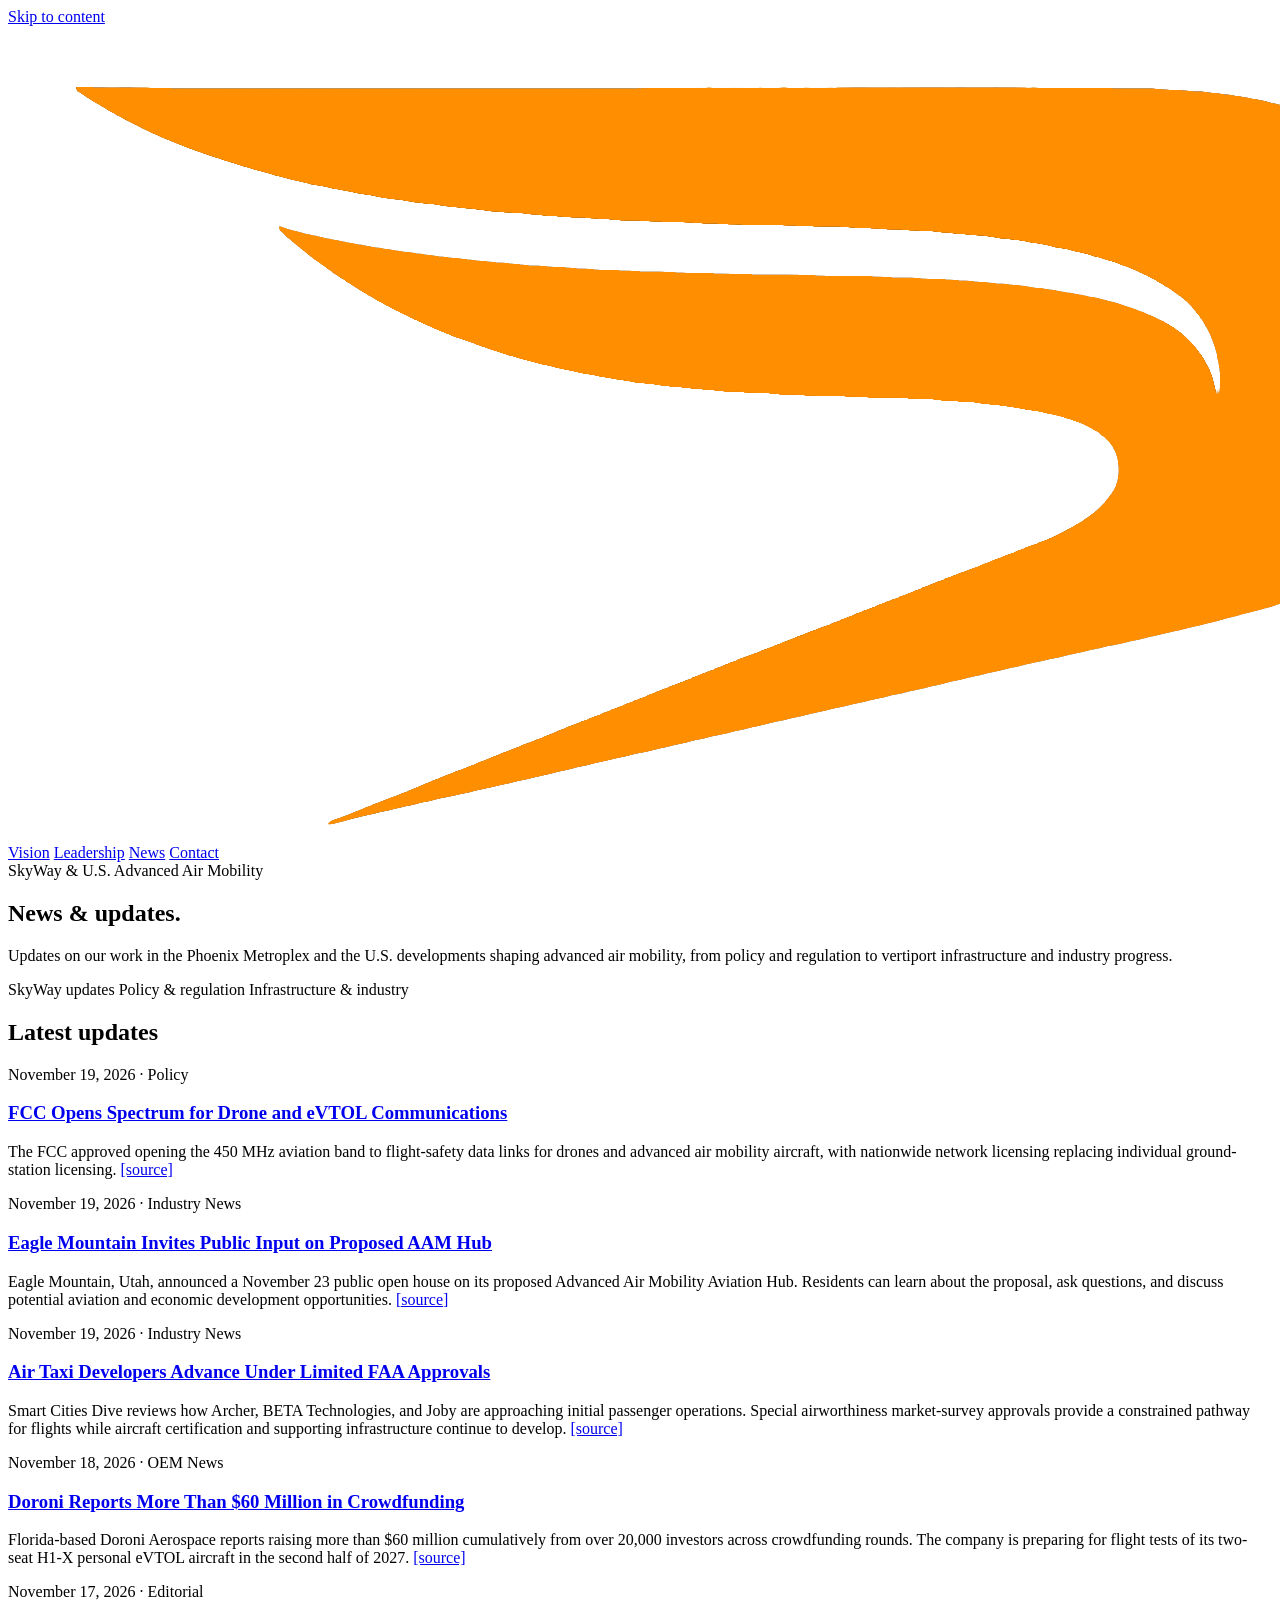
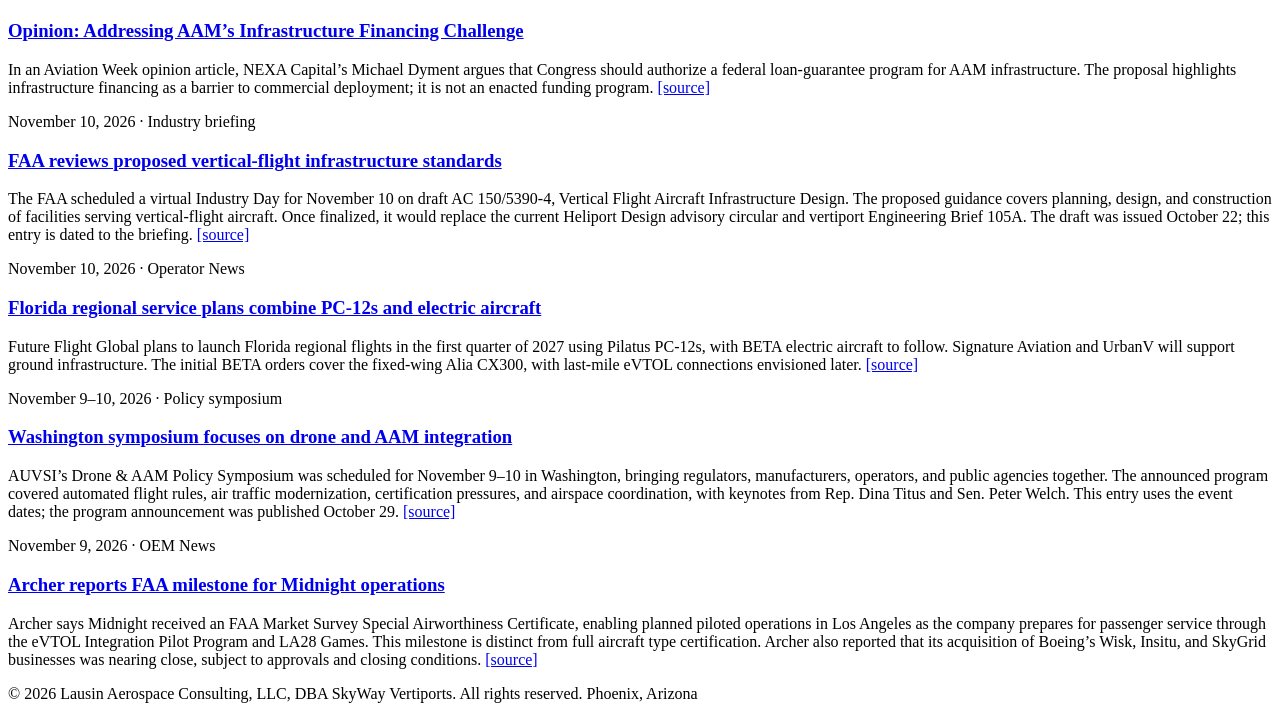
==== news.html @ 97aedbe7 "Add files via upload" ====
<!DOCTYPE html>
<html lang="en">
<head>
<meta charset="UTF-8">
<meta name="viewport" content="width=device-width, initial-scale=1.0">
<title>News &amp; Updates — SkyWay Vertiports</title>
<meta name="description" content="Updates from SkyWay Vertiports and selected U.S. advanced air mobility developments, with a focus on policy, vertiport infrastructure, and the Phoenix Metroplex.">
<link rel="preconnect" href="https://fonts.googleapis.com">
<link rel="preconnect" href="https://fonts.gstatic.com" crossorigin>
<link href="https://fonts.googleapis.com/css2?family=Space+Grotesk:wght@400;500;600;700&family=Source+Serif+4:opsz,wght@8..60,400;8..60,500;8..60,600&family=JetBrains+Mono:wght@400;500&display=swap" rel="stylesheet">
<link rel="stylesheet" href="styles.css">
</head>
<body class="news-page">
<a class="skip-link" href="#main-content">Skip to content</a>

<nav class="navbar scrolled" id="navbar" aria-label="Main navigation">
  <a class="navmark" href="index.html" aria-label="SkyWay Vertiports home">
    <img src="skyway_logo_ow.png" alt="SkyWay Vertiports">
  </a>
  <div class="navlinks">
    <a href="index.html#vision">Vision</a>
    <a href="index.html#leadership">Leadership</a>
    <a href="news.html" aria-current="page">News</a>
    <a href="index.html#contact">Contact</a>
  </div>
</nav>

<main id="main-content" class="news-main">
  <section class="news-hero" aria-labelledby="news-title">
    <div class="news-hero-inner">
      <div class="eyebrow">SkyWay &amp; U.S. Advanced Air Mobility</div>
      <h1 class="news-title" id="news-title">News &amp; updates.</h1>
      <p class="news-intro">Updates on our work in the Phoenix Metroplex and the U.S. developments shaping advanced air mobility, from policy and regulation to vertiport infrastructure and industry progress.</p>
      <div class="news-topics" aria-label="Coverage areas">
        <span>SkyWay updates</span>
        <span>Policy &amp; regulation</span>
        <span>Infrastructure &amp; industry</span>
      </div>
    </div>
  </section>

  <section class="news-feed" aria-labelledby="latest-heading">
    <div class="news-feed-inner">
      <h2 class="news-feed-heading" id="latest-heading">Latest updates</h2>

      <!--
      HOW TO ADD NEWS (newest first)
      Copy one complete article below, or copy and uncomment the template.
      Insert it at INSERT NEW ARTICLES HERE. Use the news date, not the date
      you edit this page. For events, use the event date and say so visibly;
      identify an earlier announcement date in the summary when relevant.
      Replace the date, unique id, headline, summary, and the source URL in href.
      Match the headline's #link to the article id. Dates use YYYY-MM-DD in
      datetime. Write &amp; for &, &lt; for <, and &gt; for > in text.
      The flight-path separators appear automatically BETWEEN articles.
      No separator markup, JavaScript, or stylesheet edits are needed.
      -->

      <!-- BEGIN ARTICLE TEMPLATE (copy and uncomment)
      <article class="news-entry" id="[YYYY-MM-DD-short-unique-title]">
        <div class="news-meta"><time datetime="[YYYY-MM-DD]">[Month DD, YYYY]</time></div>
        <h3><a class="news-permalink" href="#[YYYY-MM-DD-short-unique-title]">[Brief title]</a></h3>
        <div class="news-body"><p>[Quick summary in your own words.] <a class="news-source" href="[https://original-source-url]">[source]</a></p></div>
      </article>
      END ARTICLE TEMPLATE -->

      <!-- INSERT NEW ARTICLES HERE, ABOVE ALL EXISTING ARTICLES. -->

<article class="news-entry" id="2026-11-19-fcc-aam-spectrum">
  <div class="news-meta"><time datetime="2026-11-19">November 19, 2026 · Policy</time></div>
  <h3><a class="news-permalink" href="#2026-11-19-fcc-aam-spectrum">FCC Opens Spectrum for Drone and eVTOL Communications</a></h3>
  <div class="news-body"><p>The FCC approved opening the 450 MHz aviation band to flight-safety data links for drones and advanced air mobility aircraft, with nationwide network licensing replacing individual ground-station licensing. <a class="news-source" href="https://www.ainonline.com/aviation-news/futureflight/2026-11-19/fcc-opens-450-mhz-band-drone-and-evtol-data-links">[source]</a></p></div>
</article>

<article class="news-entry" id="2026-11-19-eagle-mountain-aam-hub">
  <div class="news-meta"><time datetime="2026-11-19">November 19, 2026 · Industry News</time></div>
  <h3><a class="news-permalink" href="#2026-11-19-eagle-mountain-aam-hub">Eagle Mountain Invites Public Input on Proposed AAM Hub</a></h3>
  <div class="news-body"><p>Eagle Mountain, Utah, announced a November 23 public open house on its proposed Advanced Air Mobility Aviation Hub. Residents can learn about the proposal, ask questions, and discuss potential aviation and economic development opportunities. <a class="news-source" href="https://eaglemountain.gov/residents-invited-to-learn-more-about-proposed-aam-aviation-hub/">[source]</a></p></div>
</article>

<article class="news-entry" id="2026-11-19-air-taxi-passenger-pathways">
  <div class="news-meta"><time datetime="2026-11-19">November 19, 2026 · Industry News</time></div>
  <h3><a class="news-permalink" href="#2026-11-19-air-taxi-passenger-pathways">Air Taxi Developers Advance Under Limited FAA Approvals</a></h3>
  <div class="news-body"><p>Smart Cities Dive reviews how Archer, BETA Technologies, and Joby are approaching initial passenger operations. Special airworthiness market-survey approvals provide a constrained pathway for flights while aircraft certification and supporting infrastructure continue to develop. <a class="news-source" href="https://www.smartcitiesdive.com/news/air-taxi-first-flights-evtol/874516/">[source]</a></p></div>
</article>

<article class="news-entry" id="2026-11-18-doroni-funding-milestone">
  <div class="news-meta"><time datetime="2026-11-18">November 18, 2026 · OEM News</time></div>
  <h3><a class="news-permalink" href="#2026-11-18-doroni-funding-milestone">Doroni Reports More Than $60 Million in Crowdfunding</a></h3>
  <div class="news-body"><p>Florida-based Doroni Aerospace reports raising more than $60 million cumulatively from over 20,000 investors across crowdfunding rounds. The company is preparing for flight tests of its two-seat H1-X personal eVTOL aircraft in the second half of 2027. <a class="news-source" href="https://aviationweek.com/aerospace/advanced-air-mobility/doroni-aerospace-raises-60-million-advance-h1-x-evtol-program">[source]</a></p></div>
</article>

<article class="news-entry" id="2026-11-17-aam-infrastructure-financing">
  <div class="news-meta"><time datetime="2026-11-17">November 17, 2026 · Editorial</time></div>
  <h3><a class="news-permalink" href="#2026-11-17-aam-infrastructure-financing">Opinion: Addressing AAM’s Infrastructure Financing Challenge</a></h3>
  <div class="news-body"><p>In an Aviation Week opinion article, NEXA Capital’s Michael Dyment argues that Congress should authorize a federal loan-guarantee program for AAM infrastructure. The proposal highlights infrastructure financing as a barrier to commercial deployment; it is not an enacted funding program. <a class="news-source" href="https://aviationweek.com/aerospace/advanced-air-mobility/opinion-advanced-air-mobilitys-166-billion-infrastructure-challenge">[source]</a></p></div>
</article>


      <article class="news-entry" id="2026-11-10-faa-vertical-flight-design">
        <div class="news-meta"><time datetime="2026-11-10">November 10, 2026 · Industry briefing</time></div>
        <h3><a class="news-permalink" href="#2026-11-10-faa-vertical-flight-design">FAA reviews proposed vertical-flight infrastructure standards</a></h3>
        <div class="news-body"><p>The FAA scheduled a virtual Industry Day for November 10 on draft AC 150/5390-4, Vertical Flight Aircraft Infrastructure Design. The proposed guidance covers planning, design, and construction of facilities serving vertical-flight aircraft. Once finalized, it would replace the current Heliport Design advisory circular and vertiport Engineering Brief 105A. The draft was issued October 22; this entry is dated to the briefing. <a class="news-source" href="https://www.faa.gov/airports/resources/advisory_circulars/index.cfm/go/document.information/documentID/1045778">[source]</a></p></div>
      </article>

      <article class="news-entry" id="2026-11-10-florida-regional-electric-service">
        <div class="news-meta"><time datetime="2026-11-10">November 10, 2026 · Operator News</time></div>
        <h3><a class="news-permalink" href="#2026-11-10-florida-regional-electric-service">Florida regional service plans combine PC-12s and electric aircraft</a></h3>
        <div class="news-body"><p>Future Flight Global plans to launch Florida regional flights in the first quarter of 2027 using Pilatus PC-12s, with BETA electric aircraft to follow. Signature Aviation and UrbanV will support ground infrastructure. The initial BETA orders cover the fixed-wing Alia CX300, with last-mile eVTOL connections envisioned later. <a class="news-source" href="https://www.ainonline.com/aviation-news/business-aviation/2026-11-10/florida-air-service-taps-pc-12s-and-electric-aircraft">[source]</a></p></div>
      </article>

      <article class="news-entry" id="2026-11-09-auvsi-policy-symposium">
        <div class="news-meta"><time datetime="2026-11-09">November 9–10, 2026 · Policy symposium</time></div>
        <h3><a class="news-permalink" href="#2026-11-09-auvsi-policy-symposium">Washington symposium focuses on drone and AAM integration</a></h3>
        <div class="news-body"><p>AUVSI’s Drone &amp; AAM Policy Symposium was scheduled for November 9–10 in Washington, bringing regulators, manufacturers, operators, and public agencies together. The announced program covered automated flight rules, air traffic modernization, certification pressures, and airspace coordination, with keynotes from Rep. Dina Titus and Sen. Peter Welch. This entry uses the event dates; the program announcement was published October 29. <a class="news-source" href="https://www.auvsi.org/news/auvsi-drone-aam-policy-symposium-2026-lawmakers-regulators-and-industry-convene-in-washington-as-drone-and-aam-rules-take-shape/">[source]</a></p></div>
      </article>

      <article class="news-entry" id="2026-11-09-archer-midnight-market-survey">
        <div class="news-meta"><time datetime="2026-11-09">November 9, 2026 · OEM News</time></div>
        <h3><a class="news-permalink" href="#2026-11-09-archer-midnight-market-survey">Archer reports FAA milestone for Midnight operations</a></h3>
        <div class="news-body"><p>Archer says Midnight received an FAA Market Survey Special Airworthiness Certificate, enabling planned piloted operations in Los Angeles as the company prepares for passenger service through the eVTOL Integration Pilot Program and LA28 Games. This milestone is distinct from full aircraft type certification. Archer also reported that its acquisition of Boeing’s Wisk, Insitu, and SkyGrid businesses was nearing close, subject to approvals and closing conditions. <a class="news-source" href="https://investors.archer.com/news/news-details/2026/Archer-Announces-Q3-2026-Results-Receives-FAA-Market-Survey-Certificate-Unlocking-LA-Operations-and-Boeing-Deal-Close-Imminent/default.aspx">[source]</a></p></div>
      </article>

    </div>
  </section>
</main>

<footer>
  <span>© 2026 Lausin Aerospace Consulting, LLC, DBA SkyWay Vertiports. All rights reserved.</span>
  <span>Phoenix, Arizona</span>
</footer>

</body>
</html>
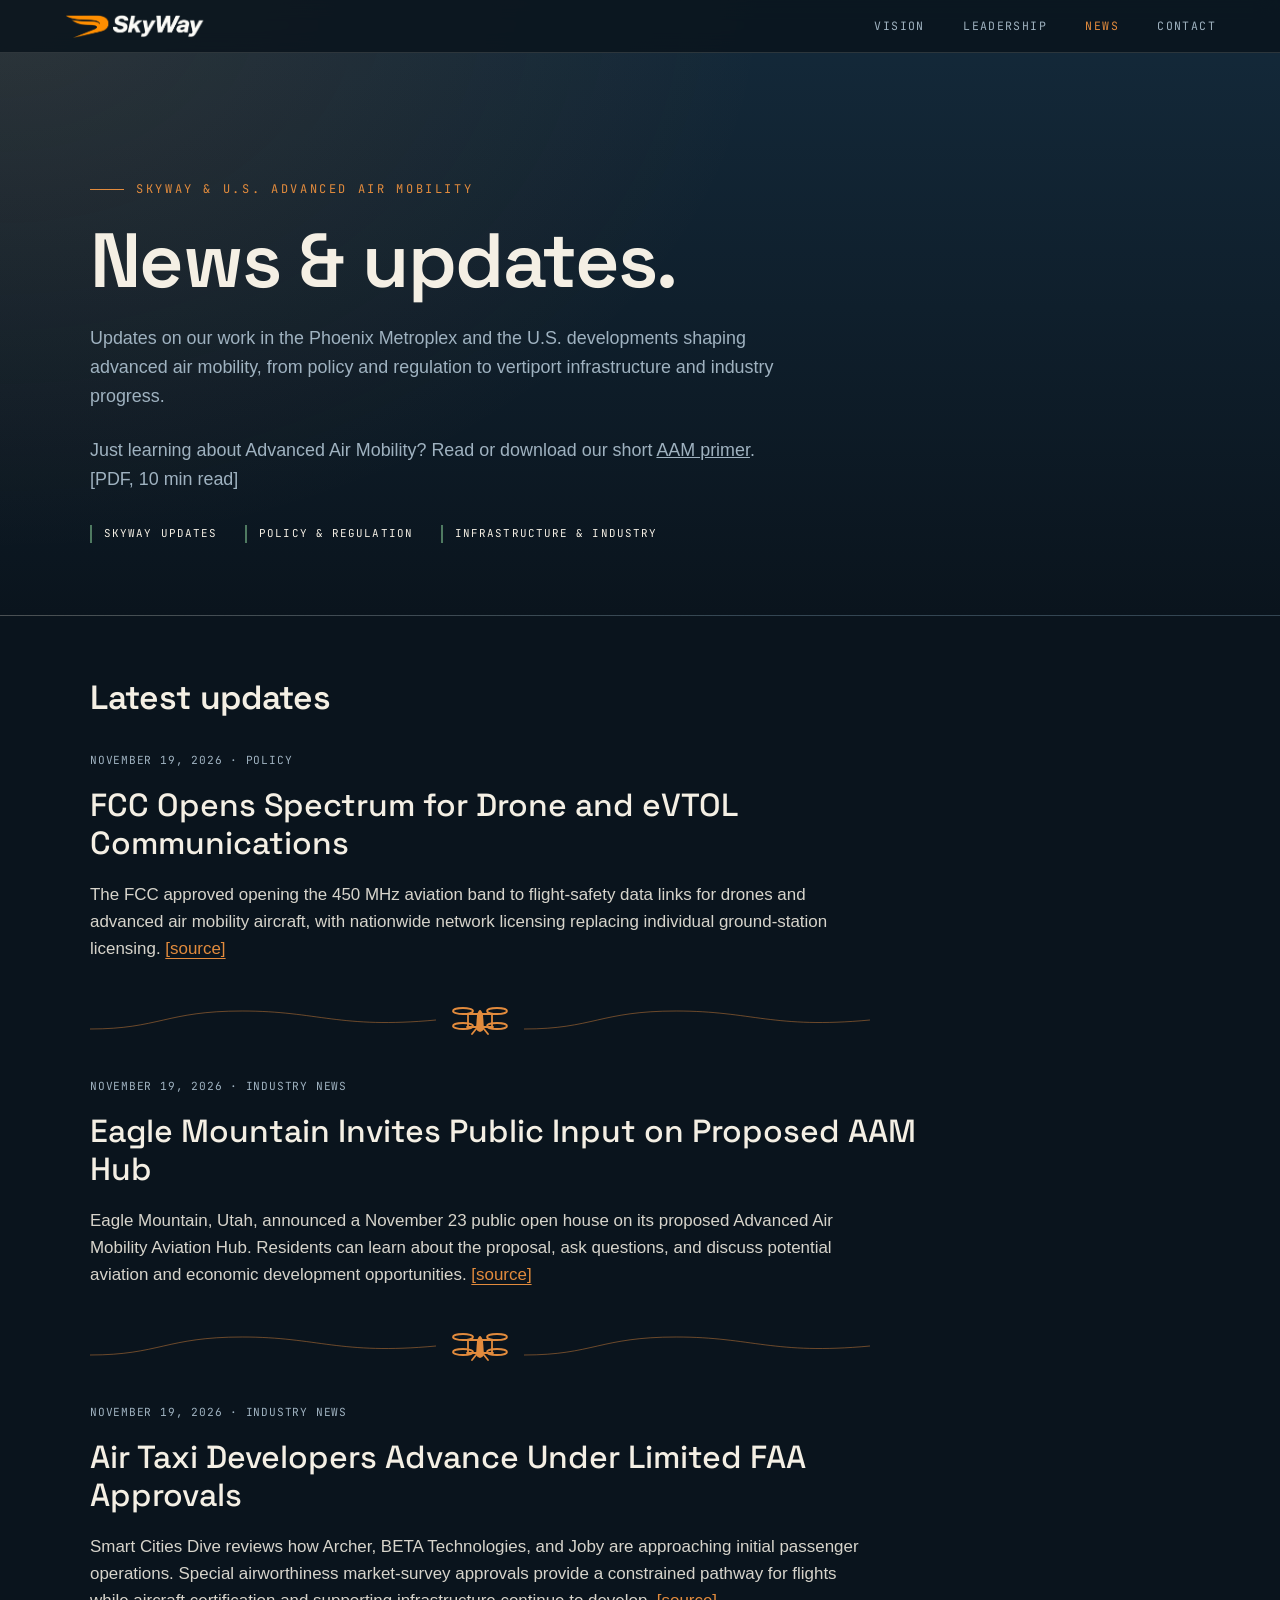
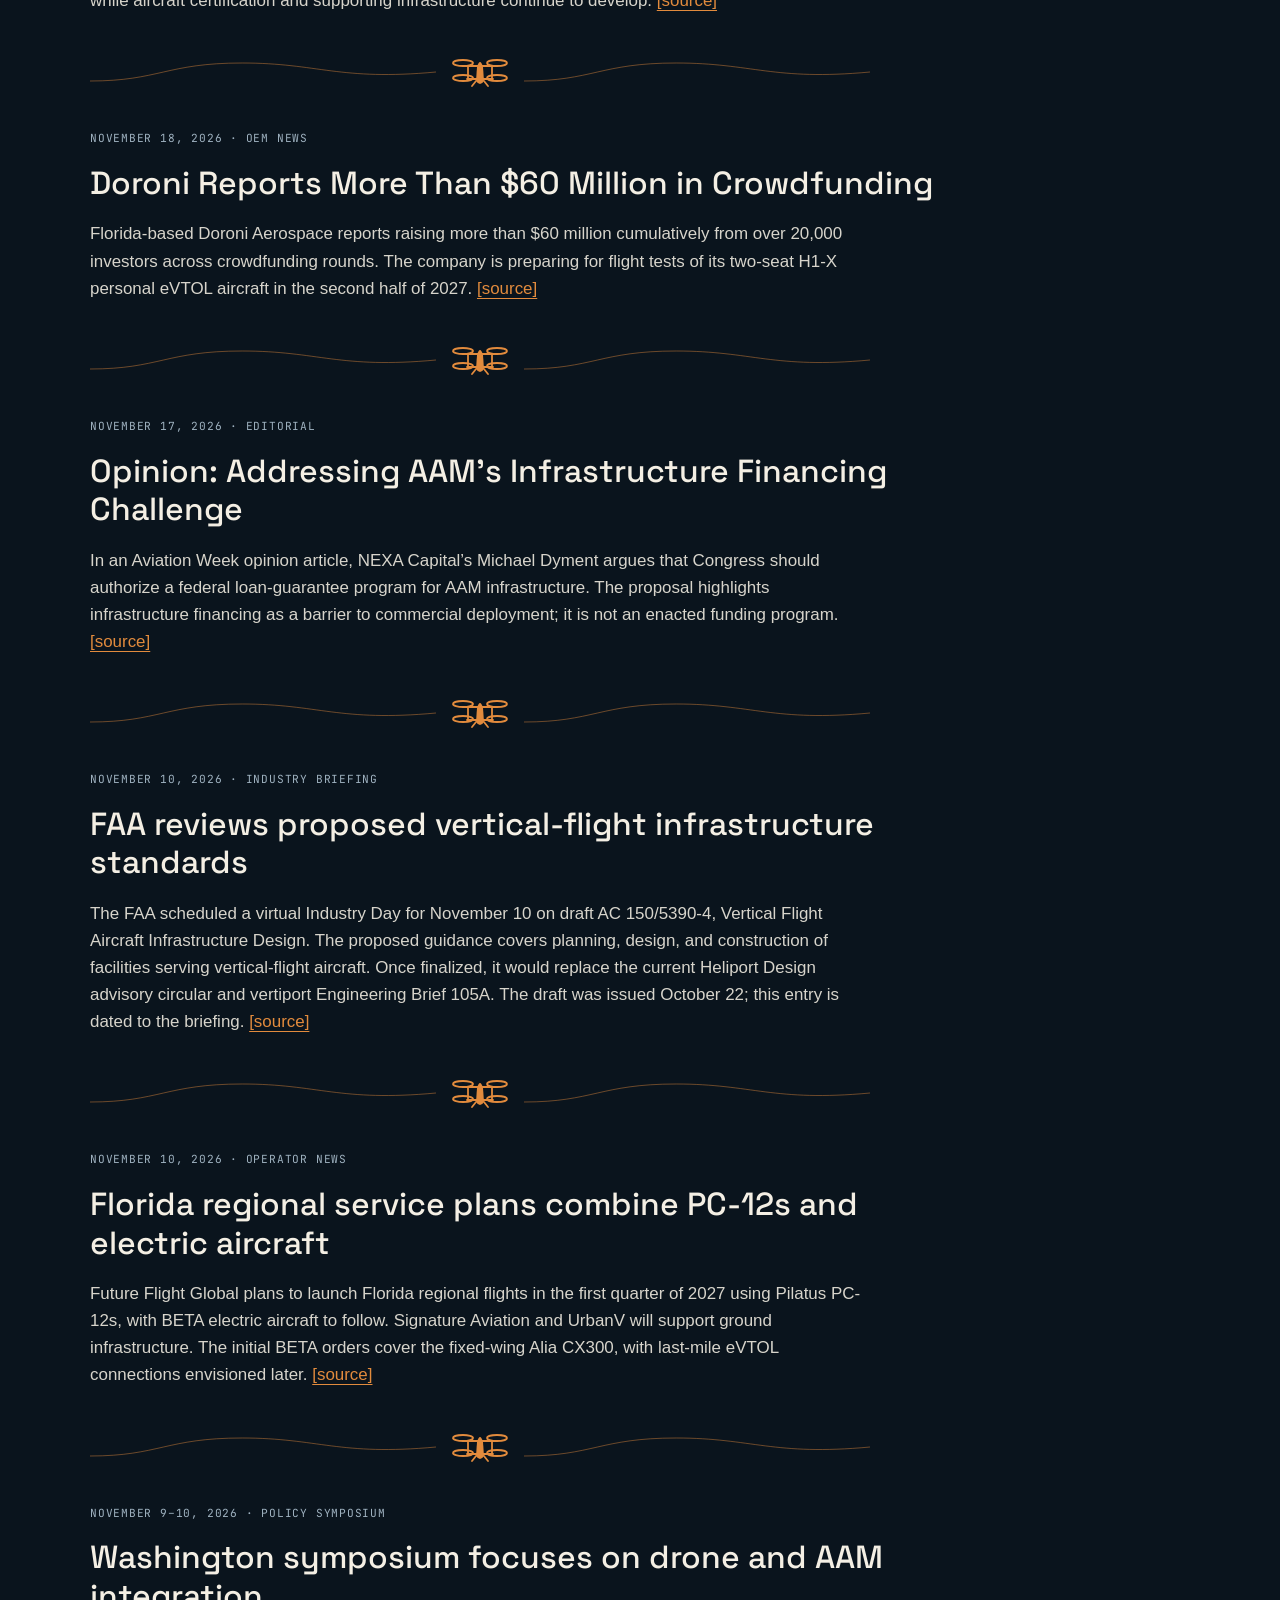
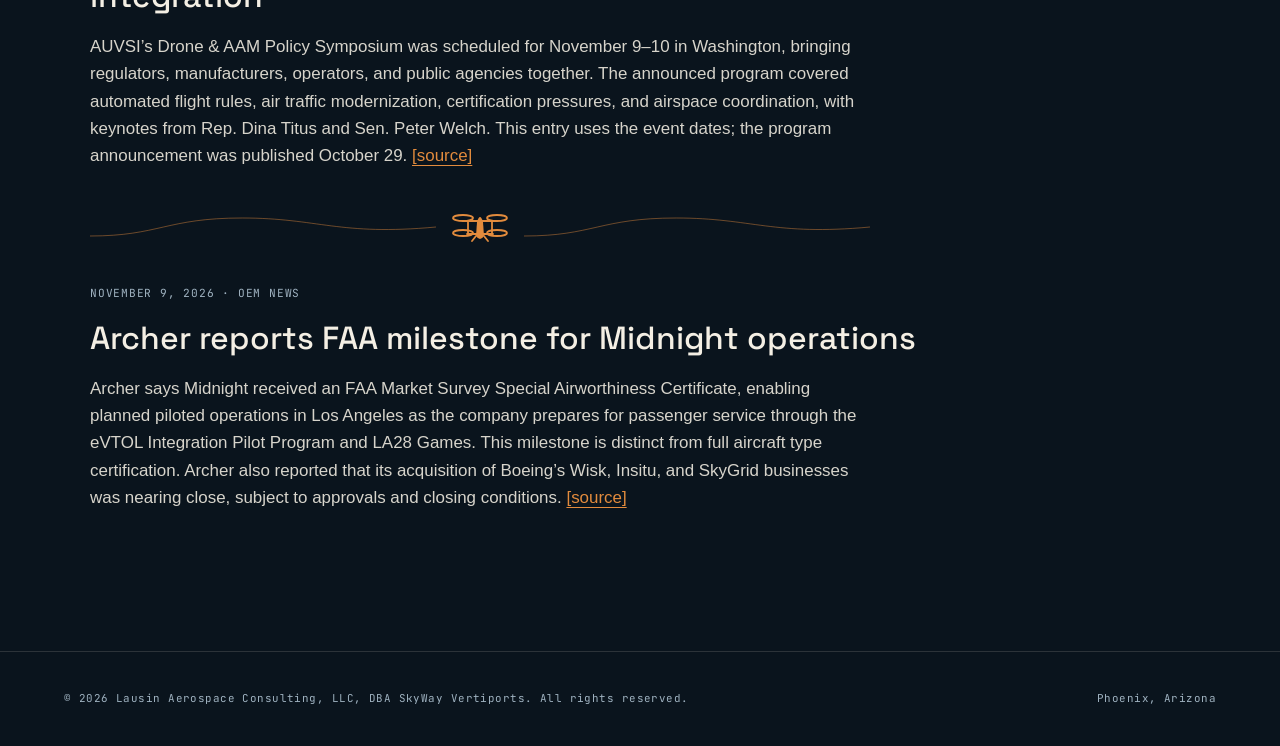
==== commit eea72469: "Add files via upload" ====
--- a/news.html
+++ b/news.html
@@ -30,7 +30,8 @@
     <div class="news-hero-inner">
       <div class="eyebrow">SkyWay &amp; U.S. Advanced Air Mobility</div>
       <h1 class="news-title" id="news-title">News &amp; updates.</h1>
-      <p class="news-intro">Updates on our work in the Phoenix Metroplex and the U.S. developments shaping advanced air mobility, from policy and regulation to vertiport infrastructure and industry progress.</p>
+      <p class="news-intro">Updates on our work in the Phoenix Metroplex and the U.S. developments shaping advanced air mobility, from policy and regulation to vertiport infrastructure and industry progress.</p><br>
+	  <p class="news-intro">Just learning about Advanced Air Mobility? Read or download our short <a href="http://skywayvertiports.com/SkyWayVertiports-AAM_Primer_web.pdf">AAM primer</a>. [PDF, 10 min read]</p>
       <div class="news-topics" aria-label="Coverage areas">
         <span>SkyWay updates</span>
         <span>Policy &amp; regulation</span>
--- a/styles.css
+++ b/styles.css
@@ -0,0 +1,393 @@
+:root{
+    --ink: #0a141d;
+    --navy: #12253600;
+    --navy-solid: #142a3b;
+    --horizon: #e28b3d;
+    --ember: #c9642a;
+    --saguaro: #4f7a61;
+    --saguaro-dim: #375a48;
+    --sand: #f4efe4;
+    --steel: #9fb2c0;
+    --line: rgba(244,239,228,0.14);
+    --display: 'Space Grotesk', sans-serif;
+    --body: 'Helvetica Neue', Helvetica, Arial, sans-serif;
+    --mono: 'JetBrains Mono', monospace;
+  }
+  *{margin:0;padding:0;box-sizing:border-box;}
+  html{scroll-behavior:smooth;}
+  body{
+    background:var(--ink);
+    color:var(--sand);
+    font-family:var(--body);
+    line-height:1.6;
+    overflow-x:hidden;
+  }
+  a{color:inherit;}
+  img,video{display:block;max-width:100%;}
+
+  /* ---------- NAV ---------- */
+  .navbar{
+    position:fixed; top:0; left:0; right:0; z-index:100;
+    display:flex; align-items:center; justify-content:space-between;
+    padding:22px 5vw;
+    transition:background .4s ease, padding .4s ease, border-color .4s ease;
+    border-bottom:1px solid transparent;
+  }
+  .navbar.scrolled{
+    background:rgba(10,20,29,0.86);
+    backdrop-filter:blur(10px);
+    padding:14px 5vw;
+    border-color:var(--line);
+  }
+  .navmark{ display:flex; align-items:center; }
+  .navmark img{
+    height:28px; width:auto; display:block;
+    transition:height .4s ease;
+  }
+  .navbar.scrolled .navmark img{ height:24px; }
+  .navlinks{ display:flex; gap:2.4rem; font-family:var(--mono); font-size:0.72rem;
+    letter-spacing:0.12em; text-transform:uppercase; color:var(--steel);
+  }
+  .navlinks a{ text-decoration:none; transition:color .25s ease; }
+  .navlinks a:hover{ color:var(--horizon); }
+  @media (max-width:720px){
+    .navbar{ flex-direction:column; align-items:flex-start; gap:8px; }
+    .navlinks{ gap:1.2rem; font-size:0.64rem; }
+  }
+
+  /* ---------- HERO ---------- */
+  .hero{
+    position:relative; height:100vh; min-height:560px;
+    display:flex; flex-direction:column; justify-content:flex-end;
+    overflow:hidden;
+  }
+  @supports (height: 100svh){ .hero{ height:100svh; } }
+  .hero-media{
+    position:absolute; inset:0; width:100%; height:100%;
+    object-fit:cover; object-position:center 62%;
+    z-index:0;
+  }
+  .hero-scrim{
+    position:absolute; inset:0; z-index:1;
+    background:
+      linear-gradient(180deg, rgba(8,15,22,0.55) 0%, rgba(8,15,22,0.15) 30%, rgba(8,15,22,0.35) 60%, rgba(6,12,18,0.92) 100%);
+  }
+  .hud{
+    position:absolute; inset:0; z-index:2; pointer-events:none;
+    padding:100px 5vw 0;
+    display:flex; justify-content:space-between; align-items:flex-start;
+    font-family:var(--mono); font-size:0.68rem; letter-spacing:0.08em;
+    color:rgba(244,239,228,0.55); text-transform:uppercase;
+  }
+  .hud .corner{ position:relative; padding-top:14px; }
+  .hud .corner::before{
+    content:""; position:absolute; top:0; left:0; width:22px; height:22px;
+    border-top:1px solid rgba(226,139,61,0.6); border-left:1px solid rgba(226,139,61,0.6);
+  }
+  .hud .corner.right{ text-align:right; padding-right:14px; }
+  .hud .corner.right::before{ left:auto; right:0; border-left:none; border-right:1px solid rgba(226,139,61,0.6); }
+
+  .hero-content{
+    position:relative; z-index:3;
+    padding:0 5vw 9vh;
+    max-width:1100px;
+  }
+  .eyebrow{
+    font-family:var(--mono); font-size:0.75rem; letter-spacing:0.22em;
+    text-transform:uppercase; color:var(--horizon); margin-bottom:22px;
+    display:flex; align-items:center; gap:12px;
+  }
+  .eyebrow::before{
+    content:""; width:34px; height:1px; background:var(--horizon);
+  }
+  .hero-title{
+    font-family:var(--display); font-weight:600;
+    font-size:clamp(2.6rem, 6.4vw, 5.4rem);
+    line-height:0.98; letter-spacing:-0.01em;
+    color:var(--sand);
+    margin-bottom:28px;
+  }
+  .hero-tagline{
+    font-family:var(--body); font-weight:400;
+    font-size:clamp(1rem, 1.35vw, 1.28rem);
+    max-width:640px; color:rgba(244,239,228,0.86);
+    font-style:italic;
+    border-left:2px solid var(--saguaro);
+    padding-left:20px;
+  }
+  .scroll-cue{
+    position:absolute; bottom:26px; left:5vw; z-index:3;
+    font-family:var(--mono); font-size:0.65rem; letter-spacing:0.16em;
+    color:var(--steel); text-transform:uppercase;
+    display:flex; align-items:center; gap:10px;
+  }
+  .scroll-cue .bar{ width:1px; height:30px; background:linear-gradient(var(--steel), transparent); }
+
+  /* ---------- SECTION SHELL ---------- */
+  section{ position:relative; padding:9vw 5vw; }
+  .divider{
+    height:1px; width:100%;
+    background:linear-gradient(90deg, transparent, var(--line) 20%, var(--line) 80%, transparent);
+  }
+  .section-head{ max-width:760px; margin-bottom:4rem; }
+  .kicker{
+    font-family:var(--mono); font-size:0.72rem; letter-spacing:0.2em;
+    text-transform:uppercase; color:var(--saguaro);
+    margin-bottom:18px; display:flex; align-items:center; gap:12px;
+  }
+  .kicker::before{ content:""; width:26px; height:1px; background:var(--saguaro); }
+  h2{
+    font-family:var(--display); font-weight:600;
+    font-size:clamp(1.9rem, 3.6vw, 3.1rem);
+    letter-spacing:-0.01em; color:var(--sand); line-height:1.08;
+  }
+  .reveal{ opacity:0; transform:translateY(28px); transition:opacity .8s ease, transform .8s ease; }
+  .reveal.in-view{ opacity:1; transform:translateY(0); }
+
+  /* ---------- VISION SECTION ---------- */
+  .vision{ background:var(--navy-solid); }
+  .vision-grid{
+    display:grid; grid-template-columns:1.1fr 0.9fr; gap:5vw; align-items:center;
+  }
+  .vision-copy p{ font-size:1.12rem; color:rgba(244,239,228,0.9); max-width:520px; }
+  .vision-copy p + p{ margin-top:1.4rem; }
+  .vision-copy .lede{
+    font-family:var(--body); font-style:italic; font-size:1.28rem;
+    color:var(--sand); margin-bottom:1.8rem; max-width:540px;
+  }
+  .vision-photo{ position:relative; border-radius:2px; overflow:hidden; }
+  .vision-photo img{ width:100%; height:100%; object-fit:cover; filter:saturate(1.02); }
+  .vision-photo::after{
+    content:""; position:absolute; inset:0;
+    background:linear-gradient(180deg, transparent 60%, rgba(10,20,29,0.55) 100%);
+  }
+  .pillars{
+    margin-top:5rem; display:grid; grid-template-columns:repeat(3, 1fr); gap:2.5rem;
+    border-top:1px solid var(--line); padding-top:3rem;
+  }
+  .pillar .tag{
+    font-family:var(--mono); font-size:0.68rem; letter-spacing:0.14em;
+    text-transform:uppercase; color:var(--horizon); margin-bottom:0.9rem;
+  }
+  .pillar h3{
+    font-family:var(--display); font-weight:500; font-size:1.18rem;
+    color:var(--sand); margin-bottom:0.7rem;
+  }
+  .pillar p{ font-size:0.98rem; color:var(--steel); }
+  @media (max-width:900px){
+    .vision-grid{ grid-template-columns:1fr; }
+    .pillars{ grid-template-columns:1fr; gap:2.2rem; }
+    .vision-photo{ order:-1; aspect-ratio:16/10; }
+  }
+
+  /* ---------- LEADERSHIP ---------- */
+  .leadership{ background:var(--ink); }
+  .lead-quote{
+    font-family:var(--body); font-style:italic;
+    font-size:clamp(1.2rem, 2vw, 1.6rem);
+    color:var(--sand); max-width:880px; line-height:1.5;
+    border-left:2px solid var(--horizon); padding-left:26px;
+    margin-bottom:4.5rem;
+  }
+  .profile{
+    display:grid; grid-template-columns:0.75fr 1.6fr; gap:4vw;
+    border-top:1px solid var(--line); padding-top:3.2rem;
+  }
+  .profile-id .portrait{
+    width:100%; aspect-ratio:3/4; overflow:hidden; border-radius:2px;
+    margin-bottom:1.6rem; position:relative;
+  }
+  .profile-id .portrait img{
+    width:100%; height:100%; object-fit:cover; filter:grayscale(0.15) contrast(1.03);
+  }
+  .profile-id .portrait::after{
+    content:""; position:absolute; inset:0;
+    box-shadow:inset 0 0 0 1px var(--line);
+    background:linear-gradient(180deg, transparent 70%, rgba(10,20,29,0.35) 100%);
+  }
+  .profile-id .name{
+    font-family:var(--display); font-weight:600; font-size:1.6rem; color:var(--sand);
+  }
+  .profile-id .role{
+    font-family:var(--mono); font-size:0.72rem; letter-spacing:0.1em;
+    text-transform:uppercase; color:var(--saguaro); margin-top:0.6rem; margin-bottom:1.8rem;
+  }
+  .stat-strip{ list-style:none; border-top:1px solid var(--line); }
+  .stat-strip li{
+    display:flex; justify-content:space-between; align-items:baseline;
+    padding:0.7rem 0; border-bottom:1px solid var(--line);
+    font-family:var(--mono); font-size:0.72rem; letter-spacing:0.04em;
+    color:var(--steel); text-transform:uppercase;
+  }
+  .stat-strip li b{
+    font-family:var(--display); font-size:0.95rem; color:var(--sand);
+    letter-spacing:0; text-transform:none;
+  }
+  .bio p{ font-size:1.12rem; color:rgba(244,239,228,0.88); max-width:640px; }
+  .bio p + p{ margin-top:1.3rem; }
+  @media (max-width:900px){ .profile{ grid-template-columns:1fr; gap:2rem; } .profile-id .portrait{ max-width:280px; } }
+
+  /* ---------- CONTACT ---------- */
+  .contact{
+    background:
+      radial-gradient(120% 140% at 15% 0%, rgba(226,139,61,0.16) 0%, transparent 55%),
+      linear-gradient(180deg, var(--navy-solid) 0%, var(--ink) 100%);
+  }
+  .contact-wrapper{
+    display:grid; grid-template-columns:1fr 1.2fr; gap:4vw; align-items:flex-start;
+  }
+  .contact-inner{ max-width:820px; }
+  .contact-photo{ position:relative; border-radius:2px; overflow:hidden; }
+  .contact-photo img{ width:100%; height:100%; object-fit:cover; }
+  .contact-photo::after{
+    content:""; position:absolute; inset:0;
+    background:linear-gradient(180deg, transparent 60%, rgba(10,20,29,0.3) 100%);
+  }
+  @media (max-width:1000px){ .contact-wrapper{ grid-template-columns:1fr; } .contact-photo{ max-width:400px; } }
+  .contact p.lede{
+    font-size:1.15rem; color:rgba(244,239,228,0.9); max-width:640px; margin-bottom:2.6rem;
+  }
+  .contact-actions{ display:flex; flex-wrap:wrap; gap:1.2rem; margin-bottom:3.5rem; }
+  .btn{
+    font-family:var(--display); font-weight:500; font-size:0.95rem;
+    text-decoration:none; padding:16px 30px; border-radius:2px;
+    display:inline-flex; align-items:center; gap:10px;
+    transition:transform .25s ease, background .25s ease, border-color .25s ease;
+  }
+  .btn-primary{ background:var(--horizon); color:#0a141d; }
+  .btn-primary:hover{ background:#eea059; transform:translateY(-2px); }
+  .btn-secondary{ border:1px solid var(--line); color:var(--sand); }
+  .btn-secondary:hover{ border-color:var(--saguaro); color:var(--saguaro); transform:translateY(-2px); }
+  .contact-grid{
+    display:grid; grid-template-columns:repeat(3, 1fr); gap:2rem;
+    border-top:1px solid var(--line); padding-top:2.6rem;
+  }
+  .contact-grid .tag{
+    font-family:var(--mono); font-size:0.68rem; letter-spacing:0.12em;
+    text-transform:uppercase; color:var(--steel); margin-bottom:0.6rem;
+  }
+  .contact-grid .val{ font-family:var(--display); font-size:1.02rem; color:var(--sand); }
+  @media (max-width:720px){ .contact-grid{ grid-template-columns:1fr; } }
+
+  /* ---------- FOOTER ---------- */
+  footer{
+    padding:2.4rem 5vw; border-top:1px solid var(--line);
+    display:flex; justify-content:space-between; align-items:center; flex-wrap:wrap; gap:1rem;
+    font-family:var(--mono); font-size:0.68rem; letter-spacing:0.04em; color:var(--steel);
+  }
+
+  /* ---------- SMALL SCREENS (phones) ---------- */
+  @media (max-width:720px){
+    .hud{ padding:118px 6vw 0; font-size:0.6rem; letter-spacing:0.06em; }
+    .hud .corner::before{ width:16px; height:16px; }
+    .hero-content{ padding:0 6vw 8vh; }
+    .hero-tagline{ padding-left:14px; }
+    section{ padding:16vw 6vw; }
+    .section-head{ margin-bottom:2.8rem; }
+    .lead-quote{ padding-left:18px; margin-bottom:3rem; }
+    .contact-actions{ flex-direction:column; }
+    .contact-actions .btn{ width:100%; justify-content:center; }
+    footer{ flex-direction:column; align-items:flex-start; }
+  }
+  @media (max-width:480px){
+    .hero-title{ font-size:2.4rem; }
+    .hud{ padding:112px 6vw 0; }
+    .stat-strip li{ font-size:0.64rem; }
+  }
+
+  @media (prefers-reduced-motion: reduce){
+    html{ scroll-behavior:auto; }
+    .reveal{ transition:none; opacity:1; transform:none; }
+  }
+
+/* ---------- SHARED NAVIGATION & ACCESSIBILITY ---------- */
+.navmark { text-decoration:none; }
+.navlinks { flex-wrap:wrap; }
+.navlinks a[aria-current="page"] { color:var(--horizon); }
+a:focus-visible {
+  outline:2px solid var(--horizon);
+  outline-offset:5px;
+}
+.skip-link {
+  position:fixed; top:10px; left:5vw; z-index:200;
+  padding:10px 16px; background:var(--sand); color:var(--ink);
+  font-family:var(--display); transform:translateY(-200%);
+}
+.skip-link:focus { transform:translateY(0); }
+#vision, #leadership, #contact { scroll-margin-top:100px; }
+
+/* ---------- NEWS PAGE ---------- */
+.news-main { min-height:calc(100svh - 90px); }
+.news-hero {
+  padding:180px 5vw 72px;
+  background:
+    radial-gradient(100% 150% at 0% 0%, rgba(226,139,61,0.12), transparent 60%),
+    linear-gradient(180deg, var(--navy-solid), var(--ink));
+  border-bottom:1px solid var(--line);
+}
+.news-hero-inner, .news-feed-inner { max-width:1100px; margin:0 auto; }
+.news-title {
+  font-family:var(--display); font-weight:600;
+  font-size:clamp(2.7rem, 6vw, 4.8rem);
+  line-height:1.03; letter-spacing:-0.02em; margin-bottom:24px;
+}
+.news-intro { max-width:700px; font-size:1.12rem; color:var(--steel); }
+.news-topics {
+  display:flex; flex-wrap:wrap; gap:12px 28px; margin-top:32px;
+  font-family:var(--mono); font-size:0.68rem;
+  letter-spacing:0.1em; text-transform:uppercase; color:var(--sand);
+}
+.news-topics span { padding-left:12px; border-left:2px solid var(--saguaro); }
+.news-feed { padding:64px 5vw 100px; }
+.news-feed-heading { font-size:clamp(1.6rem, 3vw, 2.1rem); margin-bottom:36px; }
+.news-empty { padding:32px 0; border-top:1px solid var(--line); }
+.news-empty p { max-width:650px; color:var(--steel); }
+.news-empty p + p { margin-top:12px; }
+.news-empty a, .news-body a { text-underline-offset:4px; }
+.news-empty a:hover, .news-body a:hover { color:var(--horizon); }
+.news-entry { padding:36px 0 40px; border-top:1px solid var(--line); scroll-margin-top:110px; }
+.news-meta {
+  display:flex; flex-wrap:wrap; gap:12px 24px; margin-bottom:16px;
+  font-family:var(--mono); font-size:0.7rem;
+  letter-spacing:0.07em; text-transform:uppercase; color:var(--steel);
+}
+.news-category { color:var(--horizon); }
+.news-entry h3 {
+  max-width:850px; margin-bottom:18px;
+  font-family:var(--display); font-weight:500;
+  font-size:clamp(1.45rem, 3vw, 2rem); line-height:1.2;
+}
+.news-permalink { text-decoration:none; }
+.news-permalink:hover { color:var(--horizon); }
+.news-body { max-width:780px; color:rgba(244,239,228,0.88); font-size:1.06rem; }
+.news-body p + p { margin-top:16px; }
+.news-body strong { color:var(--sand); }
+.news-source {
+  display:inline-block; margin-top:24px; color:var(--horizon);
+  font-family:var(--display); font-weight:500;
+  text-decoration:underline; text-underline-offset:5px;
+}
+.news-source:hover { color:var(--sand); }
+
+@media (max-width:720px) {
+  .navbar { padding:18px 6vw; }
+  .navbar.scrolled { padding:14px 6vw; }
+  .navlinks { gap:0.55rem 1rem; }
+  #vision, #leadership, #contact { scroll-margin-top:140px; }
+  .news-hero { padding:165px 6vw 48px; }
+  .news-feed { padding:44px 6vw 64px; }
+  .news-entry { scroll-margin-top:150px; }
+  .news-topics { gap:12px 20px; }
+}
+
+/* ---------- FLIGHT-PATH NEWS SEPARATORS ---------- */
+.news-entry { border-top:0; padding:0 0 40px; position:relative; }
+.news-entry + .news-entry { padding-top:76px; }
+.news-entry + .news-entry::before {
+  content:""; position:absolute; top:0; left:0; width:100%; max-width:780px; height:36px;
+  background-image:url("data:image/svg+xml,%3Csvg%20xmlns%3D%22http%3A%2F%2Fwww.w3.org%2F2000%2Fsvg%22%20viewBox%3D%220%200%2064%2036%22%20fill%3D%22none%22%20stroke%3D%22%23e28b3d%22%20stroke-width%3D%221.8%22%20stroke-linecap%3D%22round%22%20stroke-linejoin%3D%22round%22%3E%3Cpath%20d%3D%22M29%2013%20Q32%203%2035%2013%20L36%2027%20Q32%2033%2028%2027%20Z%22%20fill%3D%22%23e28b3d%22%20stroke%3D%22none%22%2F%3E%3Cpath%20d%3D%22M15%2012%20L49%2012%20M19%2025%20L45%2025%20M20%2012%20L20%2025%20M44%2012%20L44%2025%20M28%2027%20L24%2032%20M36%2027%20L40%2032%22%2F%3E%3Cellipse%20cx%3D%2215%22%20cy%3D%229%22%20rx%3D%2210%22%20ry%3D%223%22%2F%3E%3Cellipse%20cx%3D%2249%22%20cy%3D%229%22%20rx%3D%2210%22%20ry%3D%223%22%2F%3E%3Cellipse%20cx%3D%2215%22%20cy%3D%2224%22%20rx%3D%2210%22%20ry%3D%223%22%2F%3E%3Cellipse%20cx%3D%2249%22%20cy%3D%2224%22%20rx%3D%2210%22%20ry%3D%223%22%2F%3E%3C%2Fsvg%3E"), url("data:image/svg+xml,%3Csvg%20xmlns%3D%22http%3A%2F%2Fwww.w3.org%2F2000%2Fsvg%22%20viewBox%3D%220%200%20500%2032%22%20preserveAspectRatio%3D%22none%22%3E%3Cpath%20d%3D%22M0%2025%20C100%2025%20110%207%20220%207%20S360%2025%20500%2016%22%20fill%3D%22none%22%20stroke%3D%22%23e28b3d%22%20stroke-opacity%3D%22.45%22%20stroke-width%3D%221%22%20vector-effect%3D%22non-scaling-stroke%22%2F%3E%3C%2Fsvg%3E"), url("data:image/svg+xml,%3Csvg%20xmlns%3D%22http%3A%2F%2Fwww.w3.org%2F2000%2Fsvg%22%20viewBox%3D%220%200%20500%2032%22%20preserveAspectRatio%3D%22none%22%3E%3Cpath%20d%3D%22M0%2025%20C100%2025%20110%207%20220%207%20S360%2025%20500%2016%22%20fill%3D%22none%22%20stroke%3D%22%23e28b3d%22%20stroke-opacity%3D%22.45%22%20stroke-width%3D%221%22%20vector-effect%3D%22non-scaling-stroke%22%2F%3E%3C%2Fsvg%3E");
+  background-position:center, left center, right center;
+  background-size:64px 36px, calc(50% - 44px) 32px, calc(50% - 44px) 32px;
+  background-repeat:no-repeat;
+}
+.news-source { display:inline; margin:0; font:inherit; white-space:nowrap; }
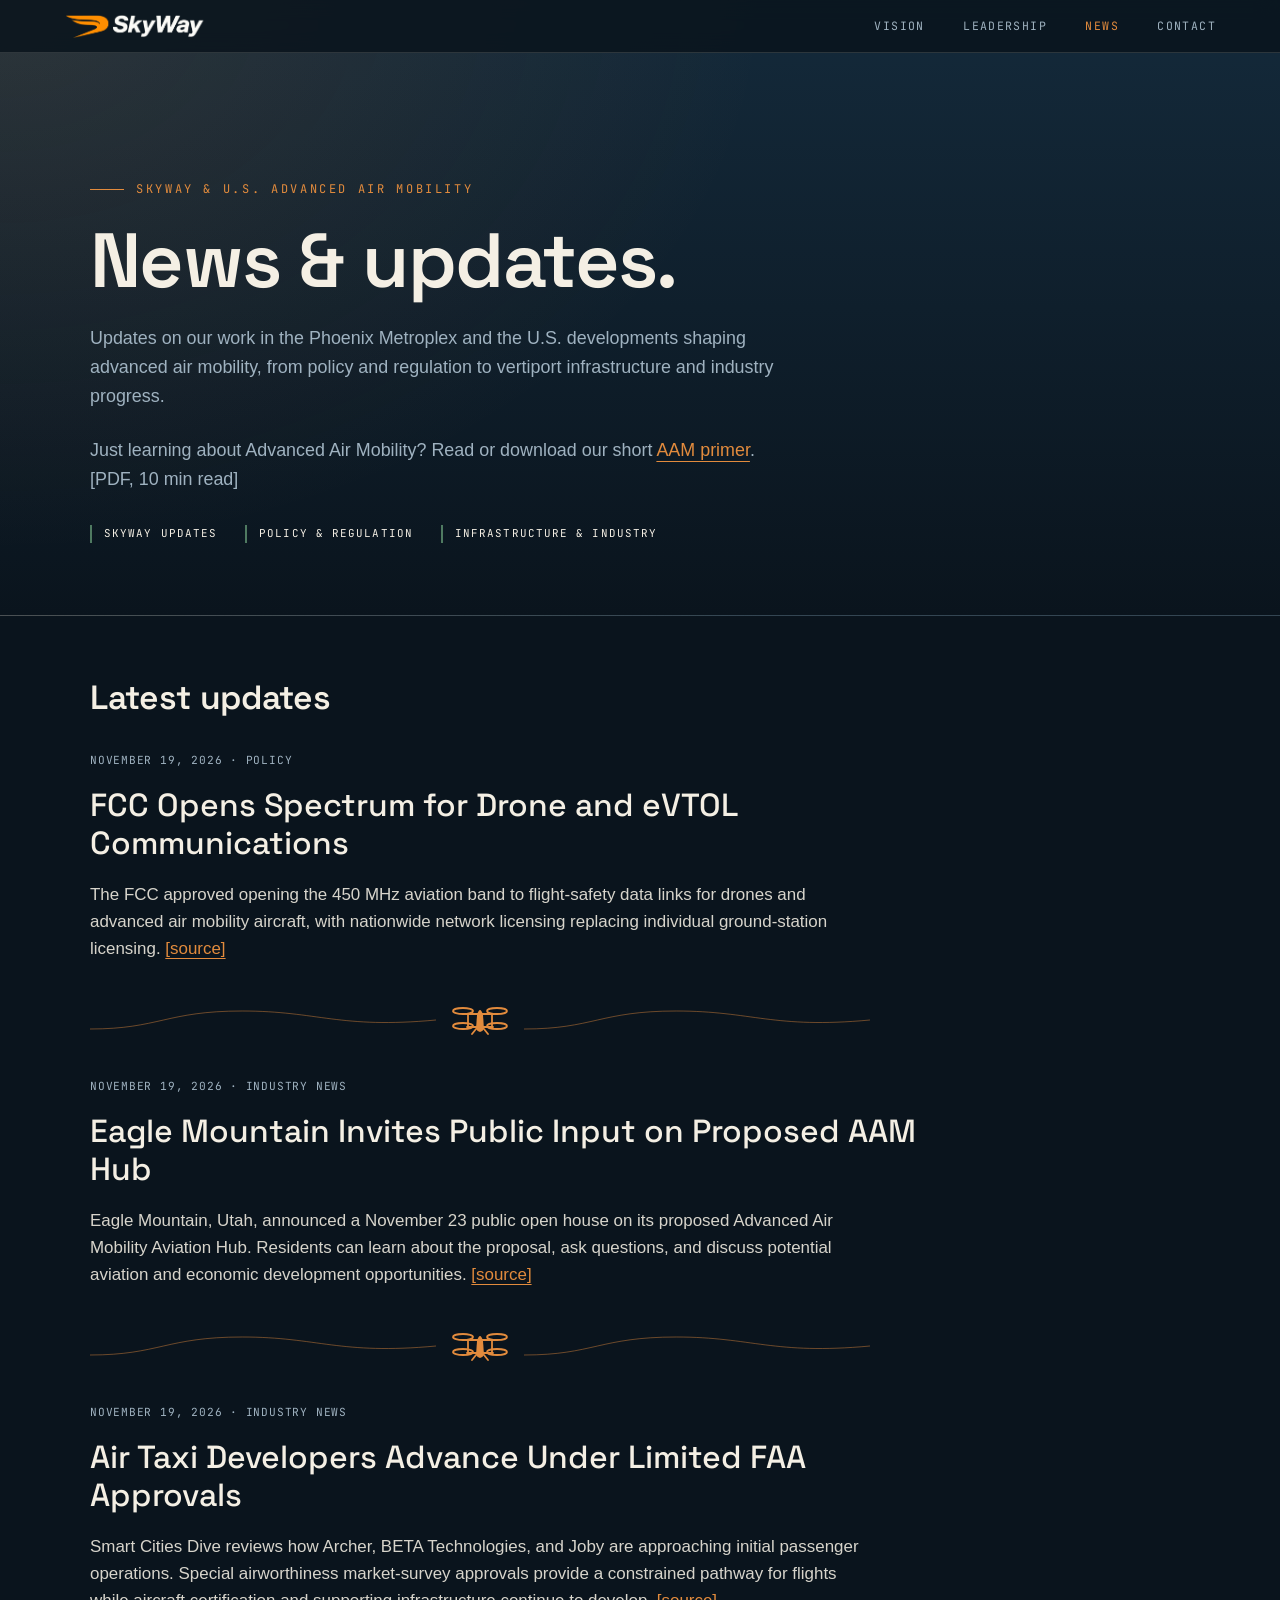
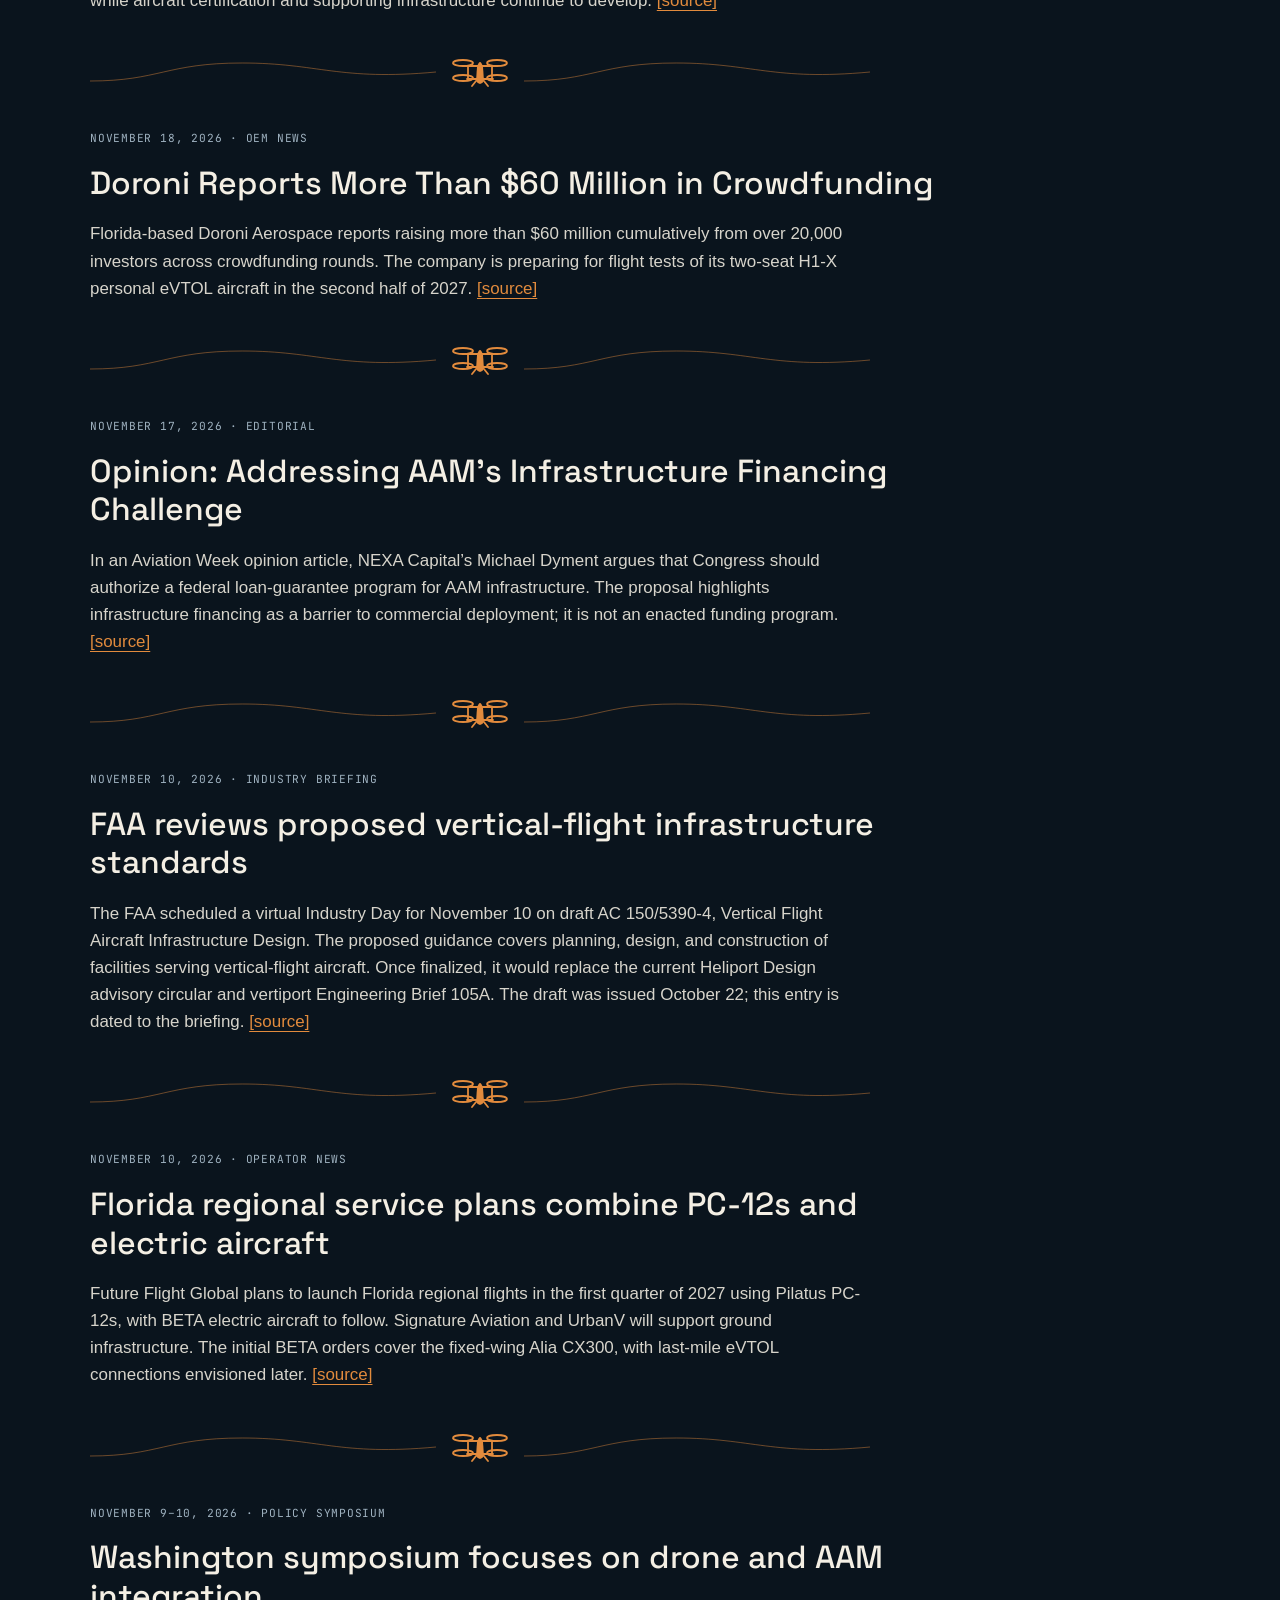
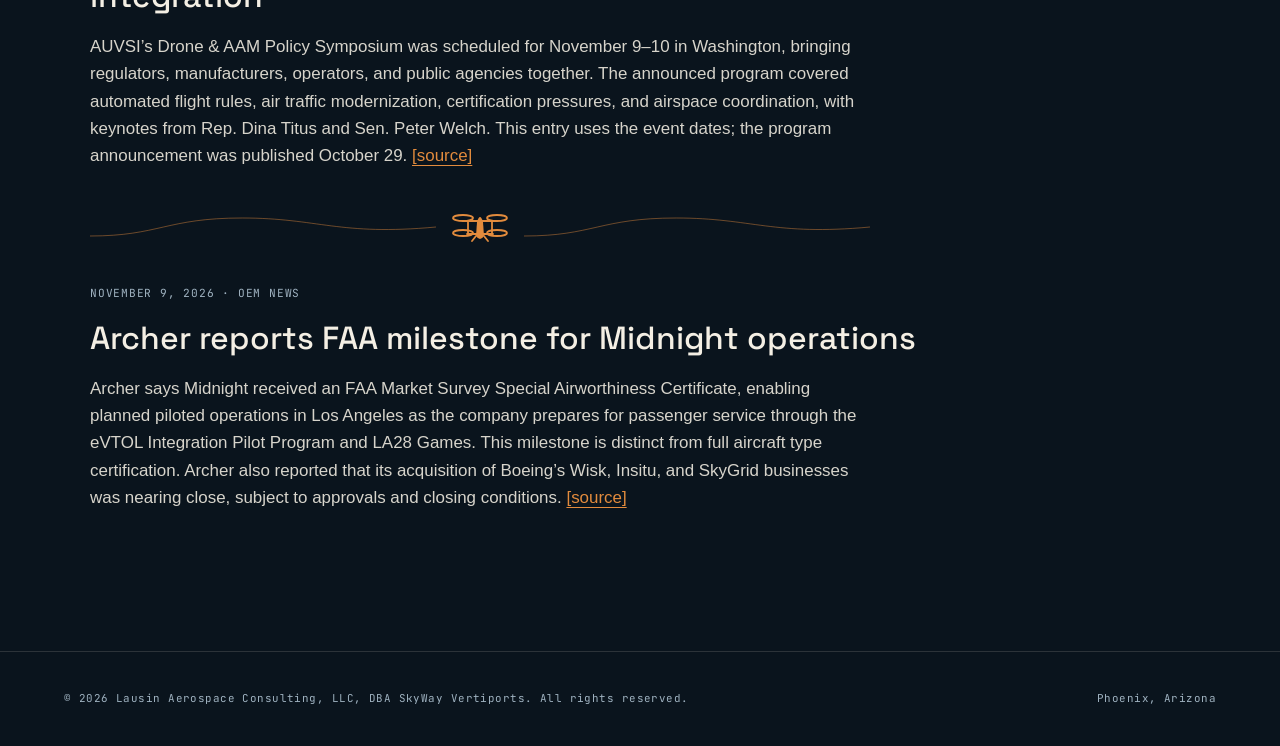
==== commit b8146c85: "Add files via upload" ====
--- a/news.html
+++ b/news.html
@@ -31,7 +31,7 @@
       <div class="eyebrow">SkyWay &amp; U.S. Advanced Air Mobility</div>
       <h1 class="news-title" id="news-title">News &amp; updates.</h1>
       <p class="news-intro">Updates on our work in the Phoenix Metroplex and the U.S. developments shaping advanced air mobility, from policy and regulation to vertiport infrastructure and industry progress.</p><br>
-	  <p class="news-intro">Just learning about Advanced Air Mobility? Read or download our short <a href="http://skywayvertiports.com/SkyWayVertiports-AAM_Primer_web.pdf">AAM primer</a>. [PDF, 10 min read]</p>
+	  <p class="news-intro">Just learning about Advanced Air Mobility? Read or download our short <a class="news-source" href="http://skywayvertiports.com/SkyWayVertiports-AAM_Primer_web.pdf">AAM primer</a>. [PDF, 10 min read]</p>
       <div class="news-topics" aria-label="Coverage areas">
         <span>SkyWay updates</span>
         <span>Policy &amp; regulation</span>
